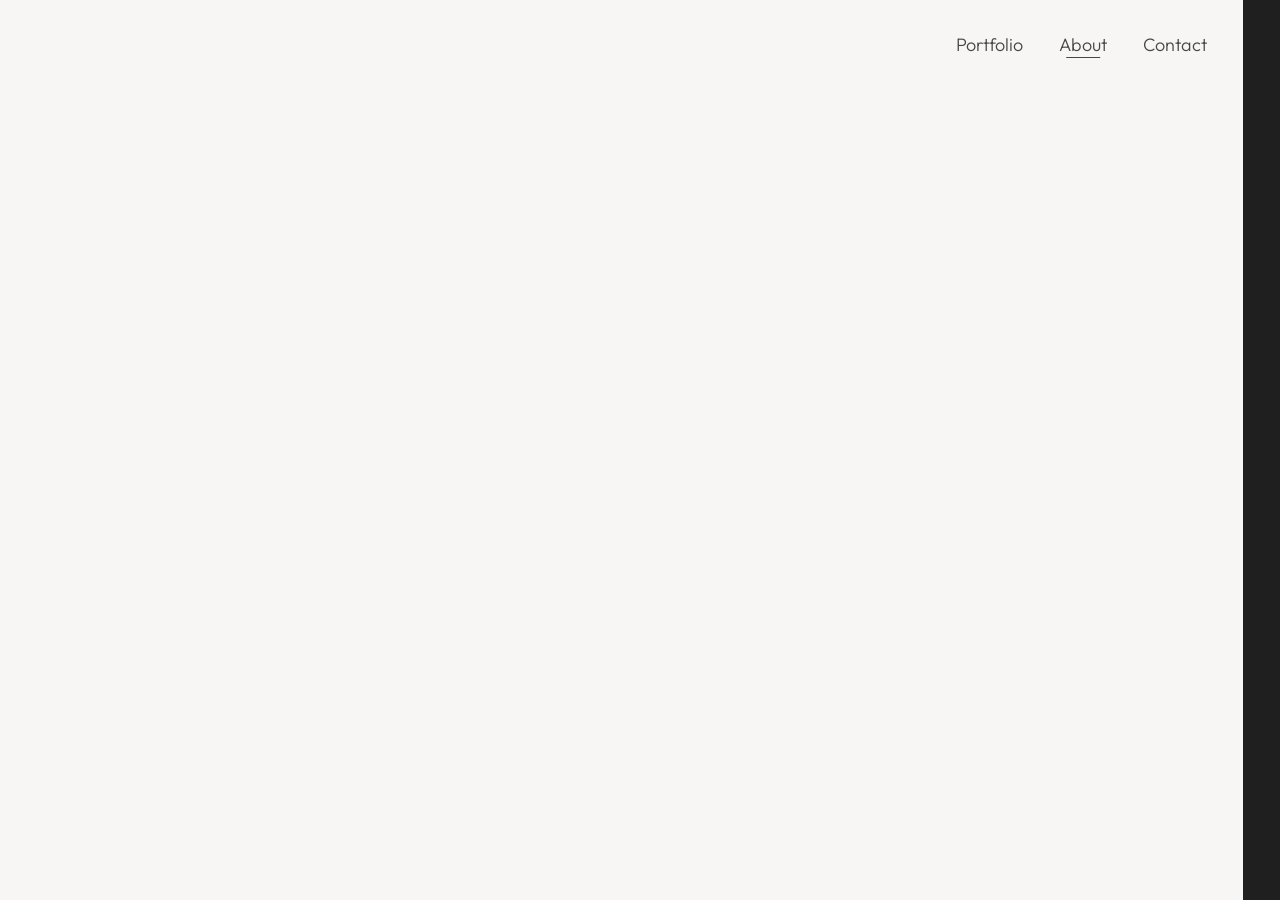
==== about.html @ 3fd0a9ee "Update portfolio single landing page layout, cache busting v1.0.1, and subpage styling" ====
<!DOCTYPE html>
<html lang="en">
<head>
  <meta charset="UTF-8">
  <meta name="viewport" content="width=device-width, initial-scale=1.0">
  <meta name="description" content="Pedro Lemos — About">
  <title>Pedro Lemos — About</title>
  <link rel="preconnect" href="https://fonts.googleapis.com">
  <link rel="preconnect" href="https://fonts.gstatic.com" crossorigin>
  <link href="https://fonts.googleapis.com/css2?family=Outfit:wght@300;400;500&display=swap" rel="stylesheet">
  <link rel="stylesheet" href="style.css?v=1.0.1">
</head>
<body class="page-about">

  <div class="viewport-wrapper" id="viewport-wrapper">
    <div class="landing-canvas" id="landing-canvas">

      <!-- Top Navigation Header -->
      <header class="top-nav" id="top-nav">
        <nav class="nav-links">
          <a href="portfolio.html" class="nav-link">Portfolio</a>
          <a href="about.html" class="nav-link active">About</a>
          <a href="mailto:pedrotlemos@hotmail.com" class="nav-link" id="nav-contact">Contact</a>
        </nav>
      </header>

      <!-- Blank Main Area for Future Layout Design -->
      <main class="main-layout" id="main-layout">
        <!-- Blank content canvas reserved for future design -->
      </main>

      <!-- Right Accent Dark Bar (Maintained) -->
      <aside class="right-accent-bar" id="right-accent-bar"></aside>

    </div>
  </div>

  <script src="main.js"></script>
</body>
</html>
---- style.css ----
/* ============================================================
   DESIGN TOKENS & DESIGN SYSTEM (Figma Reference 1920x1080)
   ============================================================ */
:root {
  --bg-color: #f7f6f4;
  --dark-bar-bg: #1f1f1f;
  --text-main: #474747;

  /* Hierarchy Opacities */
  --text-sub1: rgba(71, 71, 71, 0.38);
  --text-sub2: rgba(71, 71, 71, 0.26);
  --text-sub3: rgba(71, 71, 71, 0.18);
  --text-sub4: rgba(71, 71, 71, 0.12);

  --font-family: 'Outfit', -apple-system, BlinkMacSystemFont, sans-serif;

  /* Relative Figma scaling variables (based on 1920px canvas width) */
  --right-bar-w: clamp(36px, 2.86vw, 55px);
  --nav-top: clamp(20px, 3.7vh, 40px);
  --nav-right-gap: clamp(24px, 2.86vw, 55px);

  /* Exact gaps from Figma annotations */
  --gap-top-portfolio: clamp(140px, 29vh, 314px);
  --gap-portfolio-name: clamp(14px, 1.74vw, 33.39px);
  --gap-photo-name: clamp(32px, 4.61vw, 88.61px);
  --gap-name-skills: clamp(14px, 1.66vw, 31.83px);
}

/* ============================================================
   RESET & BASE
   ============================================================ */
*,
*::before,
*::after {
  margin: 0;
  padding: 0;
  box-sizing: border-box;
}

html,
body {
  width: 100%;
  height: 100%;
  overflow: hidden;
  background-color: var(--bg-color);
  font-family: var(--font-family);
  color: var(--text-main);
  -webkit-font-smoothing: antialiased;
  -moz-osx-font-smoothing: grayscale;
}

.viewport-wrapper {
  width: 100vw;
  height: 100vh;
  overflow: hidden;
  position: relative;
  background-color: var(--bg-color);
}

.landing-canvas {
  width: 100%;
  height: 100%;
  display: grid;
  grid-template-columns: 1fr var(--right-bar-w);
  position: relative;
}

/* Right dark bar — Entrance animation ONLY on initial site load */
.right-accent-bar {
  background-color: var(--dark-bar-bg);
  height: 100%;
  width: 100%;
  z-index: 25;
}

body.initial-load .right-accent-bar {
  transform-origin: top;
  animation: bar-reveal 1s cubic-bezier(0.22, 1, 0.36, 1) 0.05s both;
}

/* ============================================================
   TOP NAVIGATION
   ============================================================ */
.top-nav {
  position: absolute;
  top: var(--nav-top);
  right: calc(var(--right-bar-w) + var(--nav-right-gap));
  z-index: 30;
}

.nav-links {
  display: flex;
  align-items: center;
  gap: clamp(24px, 2.8vw, 48px);
}

/* Header links entrance animation: ONE BY ONE (Staggered) ONLY on initial site load */
body.initial-load .nav-link {
  animation: nav-link-reveal 0.75s cubic-bezier(0.22, 1, 0.36, 1) both;
}

body.initial-load .nav-links a:nth-child(1) { animation-delay: 0.10s; }
body.initial-load .nav-links a:nth-child(2) { animation-delay: 0.22s; }
body.initial-load .nav-links a:nth-child(3) { animation-delay: 0.34s; }

/* ALL links MUST have exact same light weight (300) */
.nav-link {
  position: relative;
  display: inline-flex;
  justify-content: center;
  align-items: center;
  font-weight: 300 !important;
  font-size: clamp(18px, 1.35vw, 26px);
  color: var(--text-main);
  text-decoration: none;
  transition: opacity 0.3s ease;
  padding-bottom: 2px;
}

.nav-link::after {
  content: '';
  position: absolute;
  bottom: 0;
  left: 50%;
  transform: translateX(-50%);
  width: 0%;
  height: 1px;
  background-color: currentColor;
  transition: width 0.35s cubic-bezier(0.25, 1, 0.5, 1);
}

.nav-link:hover,
.nav-link.active {
  opacity: 0.65;
}

.nav-link:hover::after,
.nav-link.active::after {
  width: 70%;
}

/* ============================================================
   MAIN LAYOUT & PORTRAIT (STRICT ASPECT RATIO)
   ============================================================ */
.main-layout {
  position: relative;
  width: 100%;
  height: 100%;
  display: flex;
  align-items: stretch;
  overflow: hidden;
}

/* Photo Column - Preserves strict aspect ratio */
.photo-column {
  height: 100%;
  aspect-ratio: 380 / 920;
  max-width: 35vw;
  position: relative;
  overflow: hidden;
  z-index: 2;
  flex-shrink: 0;
  animation: photo-reveal 1.2s cubic-bezier(0.22, 1, 0.36, 1) 0.15s both;

  /* Linear horizontal mask fading right side */
  mask-image: linear-gradient(to right, #000 75%, transparent 100%);
  -webkit-mask-image: linear-gradient(to right, #000 75%, transparent 100%);
}

.photo-wrapper {
  position: relative;
  width: 100%;
  height: 100%;
  will-change: transform;
}

.photo-img {
  position: absolute;
  top: 0;
  left: 0;
  width: 100%;
  height: 100%;
  object-fit: cover;
  object-position: center left;
  display: block;
  filter: grayscale(100%);
  transition: opacity 0.6s ease, filter 0.6s ease;
}

.photo-default {
  z-index: 1;
  opacity: 1;
}

.photo-hover {
  z-index: 2;
  opacity: 0;
}

.photo-column:hover .photo-hover {
  opacity: 1;
  filter: grayscale(40%);
}

.photo-column:hover .photo-default {
  filter: grayscale(40%);
}

/* ============================================================
   UNIFIED CONTENT GROUP (Portfolio + Pedro Lemos + Skills)
   ============================================================ */
/* All items are grouped together so they NEVER separate */
.content-group {
  position: absolute;
  top: clamp(95px, 21.8vh, 240px);
  left: clamp(260px, 22vw, 340px);
  display: flex;
  flex-direction: column;
  align-items: flex-start;
  z-index: 10;
  pointer-events: auto;
  transform: scale(0.92);
  transform-origin: top left;
}

/* Portfolio label */
.label-portfolio {
  font-weight: 300;
  font-size: clamp(22px, 2.46vw, 47.3px);
  color: var(--text-main);
  letter-spacing: -0.2px;
  margin-left: clamp(6px, 0.75vw, 12px);
  margin-bottom: var(--gap-portfolio-name);
  animation: text-entrance-up 0.85s cubic-bezier(0.22, 1, 0.36, 1) 0.22s both;
}

/* Pedro Lemos Heading */
.hero-name {
  font-weight: 400;
  font-size: clamp(56px, 9.27vw, 178px);
  line-height: 0.82;
  letter-spacing: -0.01em;
  color: var(--text-main);
  white-space: nowrap;
  margin-bottom: var(--gap-name-skills);
  animation: text-entrance-up 0.9s cubic-bezier(0.22, 1, 0.36, 1) 0.32s both;
}

/* Skills Block */
.skills-block {
  align-self: flex-end;
  margin-left: clamp(380px, 42.7vw, 820px);
  display: flex;
  flex-direction: column;
  gap: 2px;
  text-align: left;
  width: clamp(240px, 17.45vw, 335px);
  max-width: 100%;
}

.skill-item {
  font-weight: 300;
  font-size: clamp(22px, 2.46vw, 47.3px);
  line-height: 1.22;
  transition: color 0.3s ease, transform 0.3s ease;
  cursor: default;
  white-space: nowrap;
  animation: skill-cascade 0.65s cubic-bezier(0.22, 1, 0.36, 1) both;
}

.skill-item:not(.skill--primary):hover {
  transform: translateX(4px);
  color: var(--text-main) !important;
}

/* Staggered cascade entrance delays (Top to Bottom) */
.skill--primary { color: var(--text-main); font-weight: 400; animation-delay: 0.45s; }
.skill--sub1    { color: var(--text-sub1); animation-delay: 0.55s; }
.skill--sub2    { color: var(--text-sub2); animation-delay: 0.65s; }
.skill--sub3    { color: var(--text-sub3); animation-delay: 0.75s; }
.skill--sub4    { color: var(--text-sub4); animation-delay: 0.85s; }

/* Top-to-bottom cascade keyframes */
@keyframes skill-cascade {
  from {
    opacity: 0;
    transform: translateY(-14px);
  }
  to {
    opacity: 1;
    transform: translateY(0);
  }
}

@keyframes text-entrance-up {
  from {
    opacity: 0;
    transform: translateY(28px);
  }
  to {
    opacity: 1;
    transform: translateY(0);
  }
}

@keyframes content-page-entrance {
  from {
    opacity: 0;
    transform: translateY(22px);
  }
  to {
    opacity: 1;
    transform: translateY(0);
  }
}

@keyframes bar-reveal {
  from {
    opacity: 0;
    transform: scaleY(0);
  }
  to {
    opacity: 1;
    transform: scaleY(1);
  }
}

@keyframes nav-link-reveal {
  from {
    opacity: 0;
    transform: translateY(-16px);
  }
  to {
    opacity: 1;
    transform: translateY(0);
  }
}

@keyframes photo-reveal {
  from {
    opacity: 0;
    filter: blur(4px) grayscale(100%);
  }
  to {
    opacity: 1;
    filter: blur(0px) grayscale(100%);
  }
}

/* ============================================================
   2K & 4K HIGH-RESOLUTION PROPORTIONAL SCALING (2560px & 3840px)
   ============================================================ */
@media (min-width: 1921px) {
  :root {
    --right-bar-w: 2.86vw;
    --nav-top: 3.7vh;
    --nav-right-gap: 2.86vw;
    --gap-top-portfolio: 29vh;
    --gap-portfolio-name: 1.74vw;
    --gap-photo-name: 4.61vw;
    --gap-name-skills: 1.66vw;
  }

  .nav-link {
    font-size: 1.35vw;
  }

  .photo-column {
    max-width: 35vw;
  }

  .content-group {
    top: 21.8vh;
    left: 22vw;
  }

  .label-portfolio {
    font-size: 2.46vw;
    margin-left: 0.75vw;
  }

  .hero-name {
    font-size: 9.27vw;
  }

  .skills-block {
    margin-left: 42.7vw;
    width: 17.45vw;
  }

  .skill-item {
    font-size: 2.46vw;
  }
}

/* ============================================================
   RESPONSIVE BREAKPOINTS (PRESERVES PROPORTIONS & RATIOS)
   ============================================================ */

@media (max-width: 1024px) {
  .content-group {
    left: calc(28vw + 24px);
    max-width: calc(100vw - 28vw - var(--right-bar-w) - 40px);
  }

  .skills-block {
    align-self: flex-start;
    margin-left: 20px;
  }
}

@media (max-width: 768px) {

  html,
  body {
    overflow-y: auto;
    height: auto;
  }

  .viewport-wrapper {
    height: auto;
    min-height: 100vh;
  }

  .landing-canvas {
    grid-template-columns: 1fr 20px;
    height: auto;
    min-height: 100vh;
  }

  .main-layout {
    flex-direction: column;
    height: auto;
  }

  .photo-column {
    width: 100%;
    max-width: 100%;
    height: 44vh;
    min-height: 300px;
    aspect-ratio: auto;
    mask-image: linear-gradient(to bottom, #000 80%, transparent 100%);
    -webkit-mask-image: linear-gradient(to bottom, #000 80%, transparent 100%);
  }

  .content-group {
    position: relative;
    top: auto;
    left: auto;
    padding: 32px 20px 60px;
    max-width: 100%;
  }

  .skills-block {
    align-self: flex-start;
    margin-left: 0;
  }

  .top-nav {
    top: 16px;
    right: 36px;
  }
}

/* ============================================================
   PORTFOLIO SHOWCASE PAGE (portfolio.html)
   ============================================================ */
.portfolio-main {
  width: 100%;
  height: 100vh;
  overflow-y: auto;
  padding: clamp(100px, 14vh, 140px) clamp(40px, 6vw, 120px) 80px;
  scroll-behavior: smooth;
  animation: content-page-entrance 0.7s cubic-bezier(0.22, 1, 0.36, 1) both;
}

.portfolio-header-block {
  margin-bottom: 48px;
  animation: fade-up 0.8s cubic-bezier(0.22, 1, 0.36, 1) 0.1s both;
}

.back-link {
  display: inline-block;
  font-weight: 300;
  font-size: 16px;
  color: var(--text-main);
  text-decoration: none;
  margin-bottom: 16px;
  opacity: 0.7;
  transition: opacity 0.3s ease, transform 0.3s ease;
}

.back-link:hover {
  opacity: 1;
  transform: translateX(-4px);
}

.portfolio-title {
  font-weight: 400;
  font-size: clamp(36px, 4.5vw, 64px);
  color: var(--text-main);
  line-height: 1.1;
  margin-bottom: 12px;
}

.portfolio-subtitle {
  font-weight: 300;
  font-size: clamp(18px, 1.8vw, 24px);
  color: var(--text-sub1);
  max-width: 600px;
}

.portfolio-grid {
  display: grid;
  grid-template-columns: repeat(auto-fill, minmax(320px, 1fr));
  gap: 36px;
  animation: fade-up 0.8s cubic-bezier(0.22, 1, 0.36, 1) 0.25s both;
}

.project-card {
  background: #ffffff;
  border-radius: 12px;
  border: 1px solid rgba(71, 71, 71, 0.08);
  overflow: hidden;
  transition: transform 0.4s cubic-bezier(0.22, 1, 0.36, 1), box-shadow 0.4s ease;
  box-shadow: 0 4px 20px rgba(0, 0, 0, 0.03);
}

.project-card:hover {
  transform: translateY(-8px);
  box-shadow: 0 16px 32px rgba(0, 0, 0, 0.08);
}

.card-image-wrapper {
  width: 100%;
  height: 220px;
  background-color: #faf9f7;
  display: flex;
  align-items: center;
  justify-content: center;
  overflow: hidden;
  padding: 24px;
  border-bottom: 1px solid rgba(71, 71, 71, 0.06);
}

.card-img {
  max-width: 100%;
  max-height: 100%;
  object-fit: contain;
  transition: transform 0.5s ease;
}

.project-card:hover .card-img {
  transform: scale(1.06);
}

.card-preview-text {
  font-weight: 400;
  font-size: 20px;
  color: var(--text-main);
  line-height: 1.3;
  transition: transform 0.5s ease;
}

.project-card:hover .card-preview-text {
  transform: scale(1.06);
}

.card-info {
  padding: 24px;
}

.card-category {
  display: inline-block;
  font-weight: 300;
  font-size: 13px;
  letter-spacing: 0.08em;
  text-transform: uppercase;
  color: var(--text-sub1);
  margin-bottom: 8px;
}

.card-title {
  font-weight: 400;
  font-size: 20px;
  color: var(--text-main);
  margin-bottom: 8px;
  line-height: 1.3;
}

.card-desc {
  font-weight: 300;
  font-size: 15px;
  color: rgba(71, 71, 71, 0.7);
  line-height: 1.5;
}

/* ============================================================
   ABOUT ME PAGE (about.html)
   ============================================================ */
.about-content-group {
  position: absolute;
  top: clamp(80px, 16vh, 180px);
  left: clamp(260px, 22vw, 340px);
  display: flex;
  flex-direction: column;
  align-items: flex-start;
  z-index: 10;
  pointer-events: auto;
  transform: scale(0.92);
  transform-origin: top left;
  max-width: clamp(400px, 48vw, 850px);
  max-height: calc(100vh - 200px);
  overflow-y: auto;
  padding-right: 20px;
}

.about-bio-block {
  margin-top: 24px;
  display: flex;
  flex-direction: column;
  gap: 20px;
  animation: fade-up 0.8s cubic-bezier(0.22, 1, 0.36, 1) 0.35s both;
}

.bio-tagline {
  font-weight: 400;
  font-size: clamp(20px, 2vw, 30px);
  color: var(--text-main);
  line-height: 1.3;
}

.bio-text {
  font-weight: 300;
  font-size: clamp(16px, 1.4vw, 20px);
  color: rgba(71, 71, 71, 0.85);
  line-height: 1.6;
}

.about-disciplines {
  display: grid;
  grid-template-columns: repeat(2, 1fr);
  gap: 20px;
  margin-top: 12px;
}

.discipline-item {
  background: rgba(255, 255, 255, 0.6);
  padding: 18px 20px;
  border-radius: 8px;
  border: 1px solid rgba(71, 71, 71, 0.08);
}

.discipline-item h3 {
  font-weight: 400;
  font-size: 18px;
  color: var(--text-main);
  margin-bottom: 6px;
}

.discipline-item p {
  font-weight: 300;
  font-size: 14px;
  color: rgba(71, 71, 71, 0.7);
  line-height: 1.4;
}

.about-cta-block {
  margin-top: 12px;
}

.cta-button {
  display: inline-block;
  font-weight: 400;
  font-size: 16px;
  color: #ffffff;
  background-color: var(--text-main);
  padding: 12px 28px;
  border-radius: 30px;
  text-decoration: none;
  transition: background-color 0.3s ease, transform 0.3s ease;
}

.cta-button:hover {
  background-color: #1e1e1e;
  transform: translateY(-2px);
}
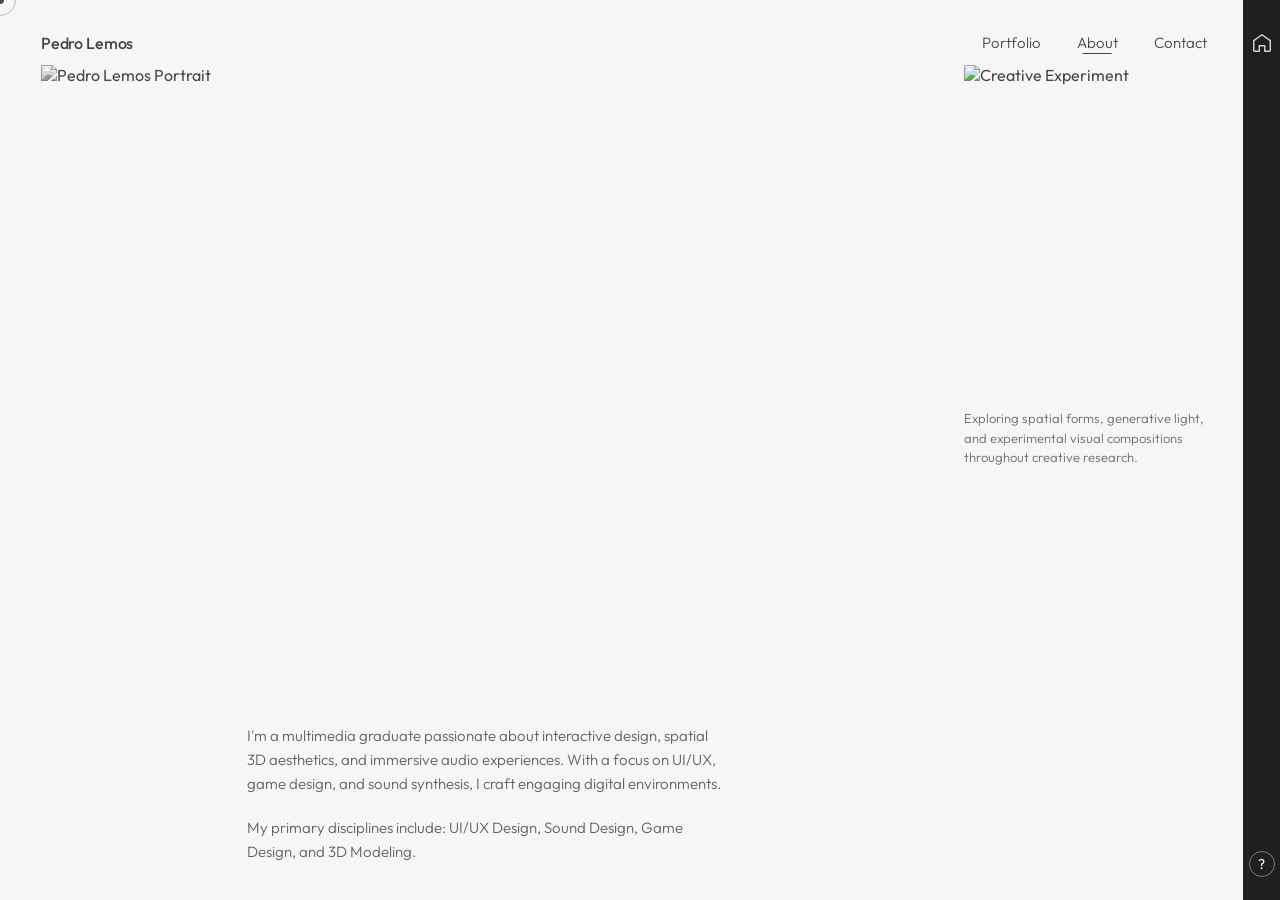
==== commit f5ea3518: "portfolio // about // mouse cursor decor" ====
--- a/about.html
+++ b/about.html
@@ -8,12 +8,15 @@
   <link rel="preconnect" href="https://fonts.googleapis.com">
   <link rel="preconnect" href="https://fonts.gstatic.com" crossorigin>
   <link href="https://fonts.googleapis.com/css2?family=Outfit:wght@300;400;500&display=swap" rel="stylesheet">
-  <link rel="stylesheet" href="style.css?v=1.0.1">
+  <link rel="stylesheet" href="style.css?v=1.5.1">
 </head>
 <body class="page-about">
 
   <div class="viewport-wrapper" id="viewport-wrapper">
     <div class="landing-canvas" id="landing-canvas">
+
+      <!-- Brand Logo / Name on Top Left -->
+      <a href="index.html" class="logo-brand">Pedro Lemos</a>
 
       <!-- Top Navigation Header -->
       <header class="top-nav" id="top-nav">
@@ -24,17 +27,76 @@
         </nav>
       </header>
 
-      <!-- Blank Main Area for Future Layout Design -->
-      <main class="main-layout" id="main-layout">
-        <!-- Blank content canvas reserved for future design -->
+      <!-- About Me Main Layout (3-Column Layout: Photo Left, Bio Center Bottom, Photo 2 Right Top) -->
+      <main class="about-container" id="about-container">
+        
+        <!-- Left Column: Main Portrait Photo -->
+        <div class="about-left-col">
+          <div class="about-photo-wrapper">
+            <img src="assets/photo_about.jpg" alt="Pedro Lemos Portrait" class="about-photo-img" />
+          </div>
+        </div>
+
+        <!-- Center Column: Bio Text (Positioned near bottom) -->
+        <div class="about-center-col">
+          <div class="about-description">
+            <p class="about-bio">
+              I'm a multimedia graduate passionate about interactive design, spatial 3D aesthetics, and immersive audio experiences. With a focus on UI/UX, game design, and sound synthesis, I craft engaging digital environments.
+            </p>
+            <p class="about-skills-list">
+              My primary disciplines include: UI/UX Design, Sound Design, Game Design, and 3D Modeling.
+            </p>
+          </div>
+        </div>
+
+        <!-- Right Column: Secondary Photo & Caption (Positioned directly below Nav Header) -->
+        <div class="about-right-col">
+          <div class="secondary-card">
+            <div class="secondary-photo-wrapper">
+              <img src="assets/photo_about3.jpg" alt="Creative Experiment" class="secondary-photo-img" />
+            </div>
+            <p class="secondary-photo-caption">
+              Exploring spatial forms, generative light, and experimental visual compositions throughout creative research.
+            </p>
+          </div>
+        </div>
+
       </main>
 
       <!-- Right Accent Dark Bar (Maintained) -->
-      <aside class="right-accent-bar" id="right-accent-bar"></aside>
+      <aside class="right-accent-bar" id="right-accent-bar">
+        <a href="index.html" class="home-btn" aria-label="Go to Home Page">
+          <svg width="22" height="22" viewBox="0 0 24 24" fill="none" stroke="currentColor" stroke-width="1.6" stroke-linecap="round" stroke-linejoin="round">
+            <path d="M3 9.5L12 3l9 6.5V20a1 1 0 0 1-1 1h-5v-6h-6v6H4a1 1 0 0 1-1-1V9.5z"/>
+          </svg>
+        </a>
+        <button class="hamburger-btn" id="hamburger-btn" aria-label="Toggle Menu">
+          <span class="hamburger-line"></span>
+          <span class="hamburger-line"></span>
+          <span class="hamburger-line"></span>
+        </button>
+        <button class="info-btn" id="info-btn" aria-label="About this portfolio">?</button>
+      </aside>
 
     </div>
   </div>
 
+  <!-- Info Modal / Popup -->
+  <div class="modal-overlay" id="info-modal">
+    <div class="modal-content">
+      <button class="modal-close" id="modal-close" aria-label="Close modal">&times;</button>
+      <h2 class="modal-title">About this Portfolio</h2>
+      <div class="modal-body">
+        <p><strong>Purpose:</strong> This digital canvas showcases my creative engineering works across UI/UX, 3D modeling, game systems, and audio synthesis.</p>
+        <p><strong>Behind the Scenes:</strong> Developed with pure semantic HTML5, fluid modern vanilla CSS (using clamp coordinates for uncompromised resolution support from 1366x768 up to 4K displays), and vanilla JS. It features momentum parallax displacement, staggered entrance animations, and robust query cache versioning.</p>
+      </div>
+    </div>
+  </div>
+
+  <!-- Custom Minimalist Cursor -->
+  <div class="custom-cursor" id="custom-cursor"></div>
+  <div class="custom-cursor-follower" id="custom-cursor-follower"></div>
+
   <script src="main.js"></script>
 </body>
 </html>
--- a/style.css
+++ b/style.css
@@ -65,17 +65,122 @@
   position: relative;
 }
 
-/* Right dark bar — Entrance animation ONLY on initial site load */
 .right-accent-bar {
   background-color: var(--dark-bar-bg);
   height: 100%;
   width: 100%;
   z-index: 25;
+  position: relative;
+}
+
+.home-btn {
+  position: absolute;
+  top: calc(var(--nav-top) - 6px);
+  left: 50%;
+  transform: translateX(-50%);
+  width: 32px;
+  height: 32px;
+  display: flex;
+  align-items: center;
+  justify-content: center;
+  color: rgba(255, 255, 255, 0.8);
+  text-decoration: none;
+  z-index: 30;
+  outline: none;
+  transition: color 0.3s ease, transform 0.3s ease, opacity 0.3s ease;
+}
+
+.home-btn:hover {
+  color: #ffffff;
+  transform: translateX(-50%) scale(1.1);
+}
+
+body.initial-load .home-btn {
+  animation: info-btn-reveal 0.8s cubic-bezier(0.22, 1, 0.36, 1) 0.15s both;
+}
+
+.hamburger-btn {
+  display: none !important; /* Hidden for now, saved for later */
+  position: absolute;
+  top: calc(var(--nav-top) - 4px);
+  left: 50%;
+  transform: translateX(-50%);
+  flex-direction: column;
+  justify-content: space-between;
+  width: 22px;
+  height: 14px;
+  background: none;
+  border: none;
+  padding: 0;
+  cursor: pointer;
+  z-index: 30;
+  outline: none;
+}
+
+.hamburger-line {
+  width: 100%;
+  height: 2px;
+  background-color: #ffffff;
+  border-radius: 2px;
+  transition: opacity 0.3s ease;
+}
+
+.hamburger-btn:hover .hamburger-line {
+  opacity: 0.7;
+}
+
+.info-btn {
+  position: absolute;
+  bottom: clamp(12px, 1.8vw, 28px);
+  left: 50%;
+  transform: translateX(-50%);
+  width: 26px;
+  height: 26px;
+  border: 1px solid rgba(255, 255, 255, 0.4);
+  border-radius: 50%;
+  background: none;
+  color: #ffffff;
+  font-family: 'Outfit', sans-serif;
+  font-size: 14px;
+  font-weight: 400;
+  display: flex;
+  align-items: center;
+  justify-content: center;
+  cursor: pointer;
+  z-index: 30;
+  outline: none;
+  transition: border-color 0.3s ease, background-color 0.3s ease, transform 0.3s ease;
+}
+
+.info-btn:hover {
+  border-color: #ffffff;
+  background-color: rgba(255, 255, 255, 0.1);
+  transform: translateX(-50%) scale(1.05);
+}
+
+body.initial-load .info-btn {
+  animation: info-btn-reveal 0.8s cubic-bezier(0.22, 1, 0.36, 1) 0.25s both;
+}
+
+@keyframes info-btn-reveal {
+  from {
+    opacity: 0;
+    transform: translateX(-50%) translateY(16px);
+  }
+  to {
+    opacity: 1;
+    transform: translateX(-50%) translateY(0);
+  }
 }
 
 body.initial-load .right-accent-bar {
   transform-origin: top;
   animation: bar-reveal 1s cubic-bezier(0.22, 1, 0.36, 1) 0.05s both;
+}
+
+body.initial-load .hamburger-btn {
+  animation: nav-link-reveal 0.75s cubic-bezier(0.22, 1, 0.36, 1) both;
+  animation-delay: 0.15s;
 }
 
 /* ============================================================
@@ -88,6 +193,28 @@
   z-index: 30;
 }
 
+.logo-brand {
+  position: absolute;
+  top: var(--nav-top);
+  left: clamp(24px, 3.2vw, 55px);
+  z-index: 30;
+  font-weight: 500;
+  font-size: clamp(16px, 1.2vw, 23px);
+  letter-spacing: -0.01em;
+  color: var(--text-main);
+  text-decoration: none;
+  transition: opacity 0.3s ease;
+}
+
+.logo-brand:hover {
+  opacity: 0.65;
+}
+
+body.initial-load .logo-brand {
+  animation: nav-link-reveal 0.75s cubic-bezier(0.22, 1, 0.36, 1) both;
+  animation-delay: 0.05s;
+}
+
 .nav-links {
   display: flex;
   align-items: center;
@@ -110,7 +237,7 @@
   justify-content: center;
   align-items: center;
   font-weight: 300 !important;
-  font-size: clamp(18px, 1.35vw, 26px);
+  font-size: clamp(15px, 1.1vw, 21px);
   color: var(--text-main);
   text-decoration: none;
   transition: opacity 0.3s ease;
@@ -362,7 +489,11 @@
   }
 
   .nav-link {
-    font-size: 1.35vw;
+    font-size: 1.1vw;
+  }
+
+  .logo-brand {
+    font-size: 1.2vw;
   }
 
   .photo-column {
@@ -539,32 +670,22 @@
   align-items: center;
   justify-content: center;
   overflow: hidden;
-  padding: 24px;
   border-bottom: 1px solid rgba(71, 71, 71, 0.06);
 }
 
 .card-img {
-  max-width: 100%;
-  max-height: 100%;
-  object-fit: contain;
-  transition: transform 0.5s ease;
+  width: 100%;
+  height: 100%;
+  object-fit: cover;
+  filter: grayscale(100%);
+  transition: filter 0.5s ease, transform 0.5s ease;
 }
 
 .project-card:hover .card-img {
   transform: scale(1.06);
-}
-
-.card-preview-text {
-  font-weight: 400;
-  font-size: 20px;
-  color: var(--text-main);
-  line-height: 1.3;
-  transition: transform 0.5s ease;
-}
-
-.project-card:hover .card-preview-text {
-  transform: scale(1.06);
-}
+  filter: grayscale(20%);
+}
+
 
 .card-info {
   padding: 24px;
@@ -598,90 +719,296 @@
 /* ============================================================
    ABOUT ME PAGE (about.html)
    ============================================================ */
-.about-content-group {
-  position: absolute;
-  top: clamp(80px, 16vh, 180px);
-  left: clamp(260px, 22vw, 340px);
-  display: flex;
-  flex-direction: column;
+.about-container {
+  width: 100%;
+  height: 100vh;
+  display: grid;
+  grid-template-columns: auto 1fr clamp(243px, 17.2vw, 306px);
+  padding: calc(var(--nav-top) + clamp(26px, 2.5vw, 38px)) var(--right-bar-w) clamp(30px, 4vh, 60px) clamp(24px, 3.2vw, 55px);
+  gap: clamp(26px, 2.8vw, 42px);
+  box-sizing: border-box;
+  align-items: stretch;
+  animation: content-page-entrance 0.7s cubic-bezier(0.22, 1, 0.36, 1) both;
+}
+
+.about-left-col {
+  height: 100%;
+  display: flex;
   align-items: flex-start;
-  z-index: 10;
-  pointer-events: auto;
-  transform: scale(0.92);
-  transform-origin: top left;
-  max-width: clamp(400px, 48vw, 850px);
-  max-height: calc(100vh - 200px);
-  overflow-y: auto;
-  padding-right: 20px;
-}
-
-.about-bio-block {
-  margin-top: 24px;
+  justify-content: flex-start;
+}
+
+.about-photo-wrapper {
+  width: auto;
+  height: 100%;
+  max-height: calc(100vh - var(--nav-top) - clamp(26px, 2.5vw, 38px) - clamp(30px, 4vh, 60px));
+  overflow: hidden;
+  border-radius: 0;
+  box-shadow: none;
+  background: transparent;
+  display: flex;
+  align-items: flex-start;
+  justify-content: flex-start;
+}
+
+.about-photo-img {
+  width: auto;
+  height: 100%;
+  max-height: calc(100vh - var(--nav-top) - clamp(26px, 2.5vw, 38px) - clamp(30px, 4vh, 60px));
+  object-fit: contain;
+  filter: grayscale(100%);
+}
+
+.about-center-col {
+  width: 100%;
+  height: 100%;
+  display: flex;
+  align-items: flex-end;
+  justify-content: flex-start;
+  padding-bottom: 0;
+}
+
+.about-description {
+  max-width: 480px;
   display: flex;
   flex-direction: column;
   gap: 20px;
-  animation: fade-up 0.8s cubic-bezier(0.22, 1, 0.36, 1) 0.35s both;
-}
-
-.bio-tagline {
-  font-weight: 400;
-  font-size: clamp(20px, 2vw, 30px);
-  color: var(--text-main);
-  line-height: 1.3;
-}
-
-.bio-text {
+}
+
+.about-bio,
+.about-skills-list {
   font-weight: 300;
-  font-size: clamp(16px, 1.4vw, 20px);
+  font-size: clamp(15px, 1.15vw, 18px);
   color: rgba(71, 71, 71, 0.85);
   line-height: 1.6;
 }
 
-.about-disciplines {
-  display: grid;
-  grid-template-columns: repeat(2, 1fr);
-  gap: 20px;
-  margin-top: 12px;
-}
-
-.discipline-item {
-  background: rgba(255, 255, 255, 0.6);
-  padding: 18px 20px;
-  border-radius: 8px;
-  border: 1px solid rgba(71, 71, 71, 0.08);
-}
-
-.discipline-item h3 {
+.about-right-col {
+  width: 100%;
+  height: 100%;
+  display: flex;
+  flex-direction: column;
+  align-items: flex-end;
+  justify-content: flex-start;
+}
+
+.secondary-card {
+  width: clamp(243px, 17.2vw, 306px);
+  display: flex;
+  flex-direction: column;
+}
+
+.secondary-photo-wrapper {
+  width: 100%;
+  max-height: calc(100vh - var(--nav-top) - clamp(26px, 2.5vw, 38px) - 140px);
+  aspect-ratio: 3 / 4;
+  overflow: hidden;
+  border-radius: 2px;
+  background: transparent;
+}
+
+.secondary-photo-img {
+  width: 100%;
+  height: 100%;
+  object-fit: cover;
+}
+
+.secondary-photo-caption {
+  font-weight: 300;
+  font-size: clamp(13px, 0.95vw, 15px);
+  color: rgba(71, 71, 71, 0.8);
+  line-height: 1.5;
+  margin-top: clamp(20px, 2vh, 32px);
+}
+
+/* Responsive adjustments for About Page */
+@media (max-width: 1024px) {
+  .about-container {
+    grid-template-columns: 1fr;
+    height: auto;
+    overflow-y: auto;
+    padding-bottom: 80px;
+    gap: 36px;
+    align-items: start;
+  }
+
+  .about-left-col {
+    justify-content: center;
+  }
+
+  .about-photo-wrapper {
+    max-height: 50vh;
+  }
+
+  .about-center-col,
+  .about-right-col {
+    align-items: flex-start;
+  }
+
+  .secondary-card {
+    max-width: 100%;
+  }
+}
+
+/* ============================================================
+   MODAL OVERLAY (INFO / BEHIND THE SCENES)
+   ============================================================ */
+.modal-overlay {
+  position: fixed;
+  top: 0;
+  left: 0;
+  width: 100vw;
+  height: 100vh;
+  background-color: rgba(0, 0, 0, 0.4);
+  backdrop-filter: blur(8px);
+  -webkit-backdrop-filter: blur(8px);
+  z-index: 100;
+  display: flex;
+  align-items: center;
+  justify-content: center;
+  opacity: 0;
+  pointer-events: none;
+  transition: opacity 0.4s cubic-bezier(0.22, 1, 0.36, 1);
+}
+
+.modal-overlay.active {
+  opacity: 1;
+  pointer-events: auto;
+}
+
+.modal-content {
+  background-color: #ffffff;
+  border-radius: 12px;
+  width: 90%;
+  max-width: 485px;
+  padding: 36px;
+  box-shadow: 0 20px 40px rgba(0, 0, 0, 0.15);
+  position: relative;
+  transform: translateY(20px) scale(0.95);
+  transition: transform 0.4s cubic-bezier(0.22, 1, 0.36, 1);
+}
+
+.modal-overlay.active .modal-content {
+  transform: translateY(0) scale(1);
+}
+
+.modal-close {
+  position: absolute;
+  top: 20px;
+  right: 20px;
+  background: none;
+  border: none;
+  font-size: 28px;
+  line-height: 1;
+  color: var(--text-main);
+  opacity: 0.6;
+  cursor: pointer;
+  padding: 4px;
+  transition: opacity 0.2s ease, transform 0.2s ease;
+  outline: none;
+}
+
+.modal-close:hover {
+  opacity: 1;
+  transform: scale(1.1);
+}
+
+.modal-title {
   font-weight: 400;
-  font-size: 18px;
+  font-size: 24px;
   color: var(--text-main);
-  margin-bottom: 6px;
-}
-
-.discipline-item p {
+  margin-bottom: 20px;
+}
+
+.modal-body {
   font-weight: 300;
-  font-size: 14px;
-  color: rgba(71, 71, 71, 0.7);
-  line-height: 1.4;
-}
-
-.about-cta-block {
-  margin-top: 12px;
-}
-
-.cta-button {
-  display: inline-block;
-  font-weight: 400;
-  font-size: 16px;
-  color: #ffffff;
-  background-color: var(--text-main);
-  padding: 12px 28px;
-  border-radius: 30px;
-  text-decoration: none;
-  transition: background-color 0.3s ease, transform 0.3s ease;
-}
-
-.cta-button:hover {
-  background-color: #1e1e1e;
-  transform: translateY(-2px);
+  font-size: 15px;
+  color: rgba(71, 71, 71, 0.85);
+  line-height: 1.6;
+}
+
+.modal-body p {
+  margin-bottom: 16px;
+}
+
+.modal-body p:last-child {
+  margin-bottom: 0;
+}
+
+.modal-body strong {
+  font-weight: 500;
+  color: var(--text-main);
+}
+
+/* ============================================================
+   CUSTOM MINIMALIST CURSOR
+   ============================================================ */
+@media (hover: hover) and (pointer: fine) {
+  body, a, button, input, select, textarea {
+    cursor: none !important;
+  }
+
+  /* Positioning wrapper — only JS touches transform here */
+  .custom-cursor {
+    position: fixed;
+    top: 0;
+    left: 0;
+    pointer-events: none;
+    z-index: 9999;
+    will-change: transform;
+  }
+
+  /* Visual dot — CSS handles scale separately */
+  .custom-cursor::before {
+    content: '';
+    display: block;
+    width: 8px;
+    height: 8px;
+    margin-top: -4px;
+    margin-left: -4px;
+    background-color: var(--text-main);
+    border-radius: 50%;
+    transition: transform 0.18s cubic-bezier(0.22, 1, 0.36, 1), background-color 0.3s ease;
+  }
+
+  .custom-cursor-follower {
+    position: fixed;
+    top: 0;
+    left: 0;
+    pointer-events: none;
+    z-index: 9998;
+    will-change: transform;
+  }
+
+  /* Visual ring — CSS handles size separately */
+  .custom-cursor-follower::before {
+    content: '';
+    display: block;
+    width: 32px;
+    height: 32px;
+    margin-top: -16px;
+    margin-left: -16px;
+    border: 1px solid rgba(26, 26, 26, 0.28);
+    border-radius: 50%;
+    transition: width 0.3s cubic-bezier(0.22, 1, 0.36, 1),
+                height 0.3s cubic-bezier(0.22, 1, 0.36, 1),
+                margin 0.3s cubic-bezier(0.22, 1, 0.36, 1),
+                border-color 0.3s ease,
+                background-color 0.3s ease;
+  }
+
+  /* Interactive Hover State — only targets pseudo-elements, never the wrapper transform */
+  body.cursor-hover .custom-cursor::before {
+    transform: scale(1.6);
+    background-color: #000000;
+  }
+
+  body.cursor-hover .custom-cursor-follower::before {
+    width: 46px;
+    height: 46px;
+    margin-top: -23px;
+    margin-left: -23px;
+    border-color: rgba(26, 26, 26, 0.45);
+    background-color: rgba(26, 26, 26, 0.04);
+  }
 }
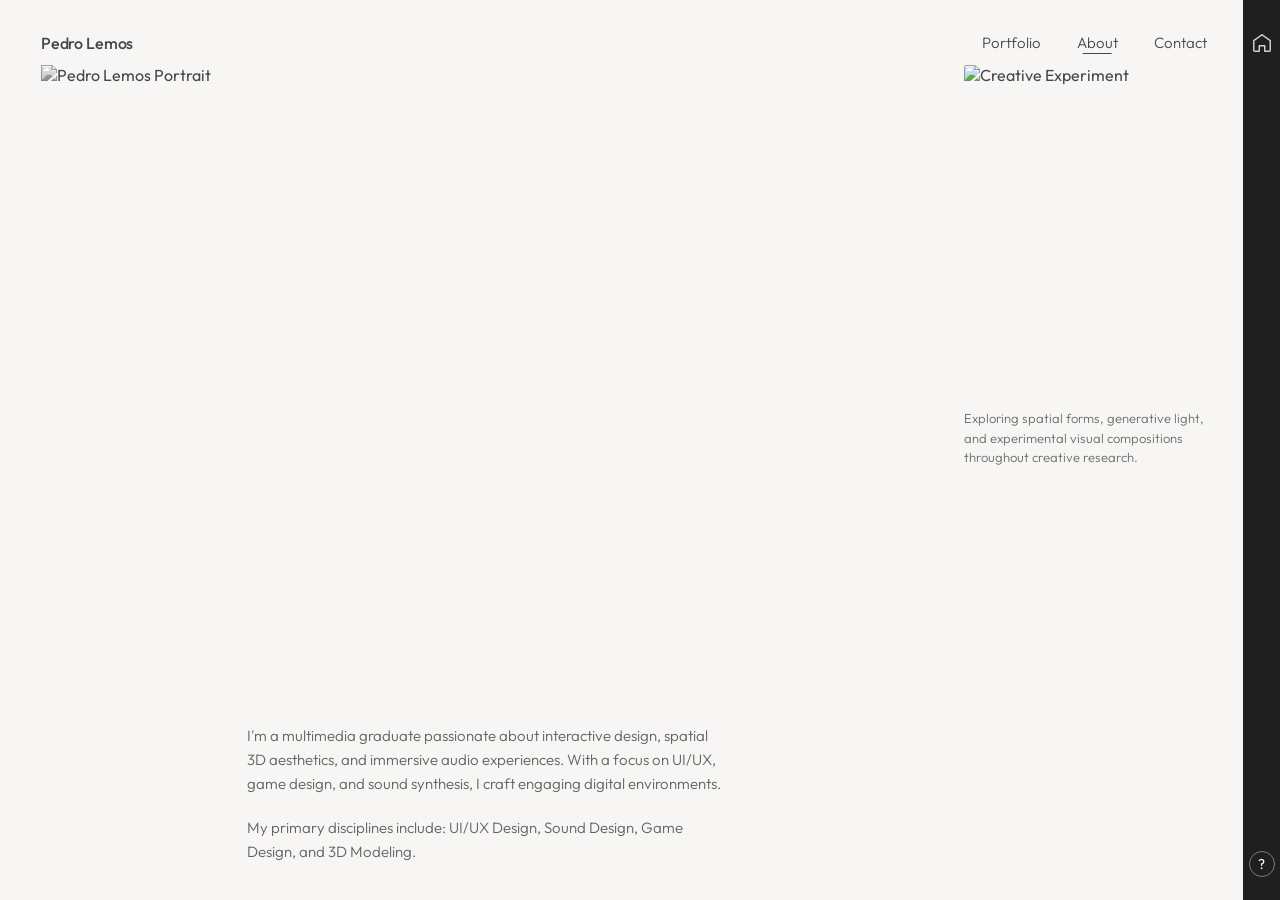
==== commit 50c4084c: "mouse decor removed" ====
--- a/about.html
+++ b/about.html
@@ -8,7 +8,7 @@
   <link rel="preconnect" href="https://fonts.googleapis.com">
   <link rel="preconnect" href="https://fonts.gstatic.com" crossorigin>
   <link href="https://fonts.googleapis.com/css2?family=Outfit:wght@300;400;500&display=swap" rel="stylesheet">
-  <link rel="stylesheet" href="style.css?v=1.5.1">
+  <link rel="stylesheet" href="style.css?v=1.5.2">
 </head>
 <body class="page-about">
 
@@ -93,10 +93,6 @@
     </div>
   </div>
 
-  <!-- Custom Minimalist Cursor -->
-  <div class="custom-cursor" id="custom-cursor"></div>
-  <div class="custom-cursor-follower" id="custom-cursor-follower"></div>
-
   <script src="main.js"></script>
 </body>
 </html>
--- a/style.css
+++ b/style.css
@@ -938,77 +938,4 @@
 .modal-body strong {
   font-weight: 500;
   color: var(--text-main);
-}
-
-/* ============================================================
-   CUSTOM MINIMALIST CURSOR
-   ============================================================ */
-@media (hover: hover) and (pointer: fine) {
-  body, a, button, input, select, textarea {
-    cursor: none !important;
-  }
-
-  /* Positioning wrapper — only JS touches transform here */
-  .custom-cursor {
-    position: fixed;
-    top: 0;
-    left: 0;
-    pointer-events: none;
-    z-index: 9999;
-    will-change: transform;
-  }
-
-  /* Visual dot — CSS handles scale separately */
-  .custom-cursor::before {
-    content: '';
-    display: block;
-    width: 8px;
-    height: 8px;
-    margin-top: -4px;
-    margin-left: -4px;
-    background-color: var(--text-main);
-    border-radius: 50%;
-    transition: transform 0.18s cubic-bezier(0.22, 1, 0.36, 1), background-color 0.3s ease;
-  }
-
-  .custom-cursor-follower {
-    position: fixed;
-    top: 0;
-    left: 0;
-    pointer-events: none;
-    z-index: 9998;
-    will-change: transform;
-  }
-
-  /* Visual ring — CSS handles size separately */
-  .custom-cursor-follower::before {
-    content: '';
-    display: block;
-    width: 32px;
-    height: 32px;
-    margin-top: -16px;
-    margin-left: -16px;
-    border: 1px solid rgba(26, 26, 26, 0.28);
-    border-radius: 50%;
-    transition: width 0.3s cubic-bezier(0.22, 1, 0.36, 1),
-                height 0.3s cubic-bezier(0.22, 1, 0.36, 1),
-                margin 0.3s cubic-bezier(0.22, 1, 0.36, 1),
-                border-color 0.3s ease,
-                background-color 0.3s ease;
-  }
-
-  /* Interactive Hover State — only targets pseudo-elements, never the wrapper transform */
-  body.cursor-hover .custom-cursor::before {
-    transform: scale(1.6);
-    background-color: #000000;
-  }
-
-  body.cursor-hover .custom-cursor-follower::before {
-    width: 46px;
-    height: 46px;
-    margin-top: -23px;
-    margin-left: -23px;
-    border-color: rgba(26, 26, 26, 0.45);
-    background-color: rgba(26, 26, 26, 0.04);
-  }
 }
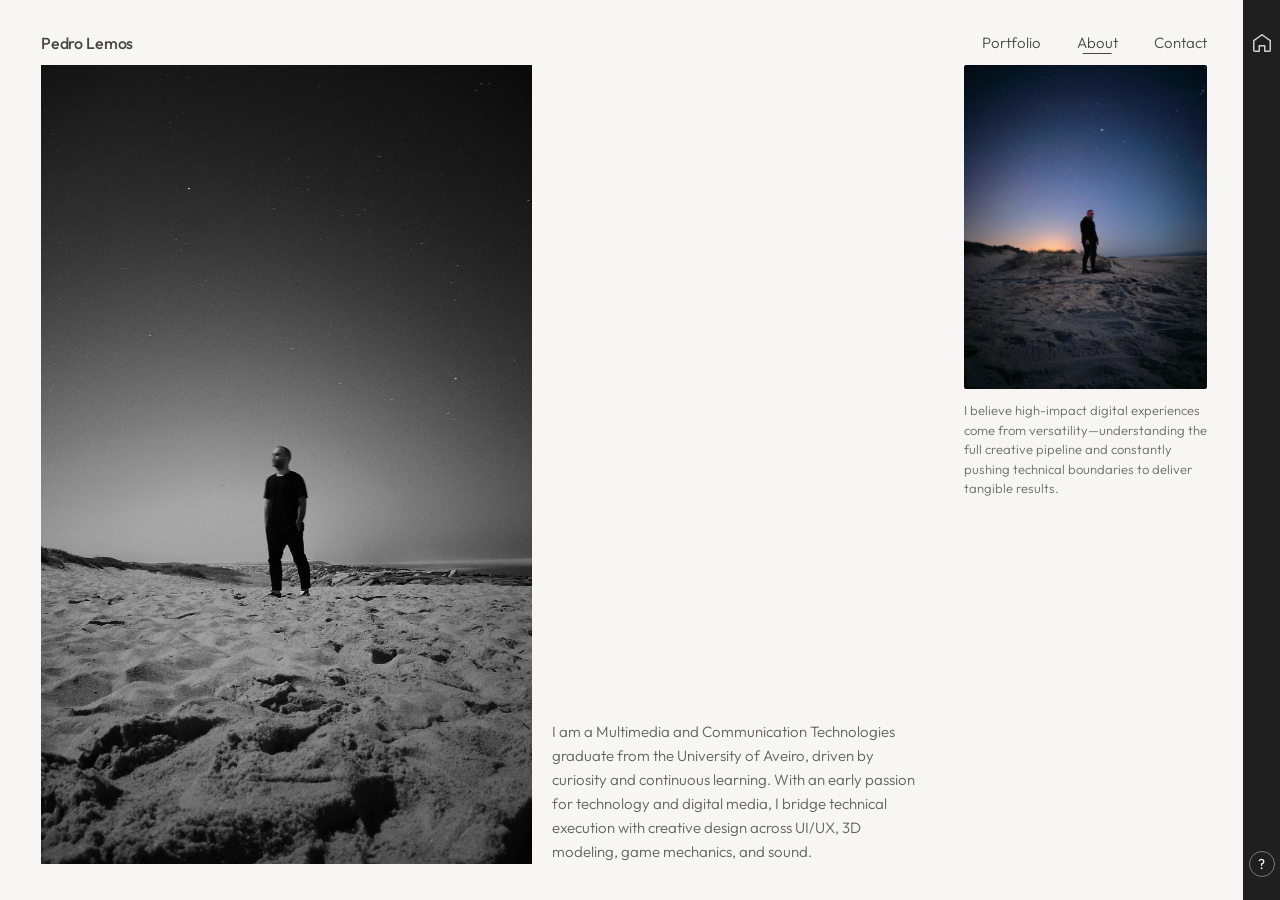
==== commit b3b9d0e0: "Update portfolio: UI/UX category, microPolariscope showcase, asset optimizations, and clean code com" ====
--- a/about.html
+++ b/about.html
@@ -1,5 +1,6 @@
 <!DOCTYPE html>
 <html lang="en">
+
 <head>
   <meta charset="UTF-8">
   <meta name="viewport" content="width=device-width, initial-scale=1.0">
@@ -8,18 +9,19 @@
   <link rel="preconnect" href="https://fonts.googleapis.com">
   <link rel="preconnect" href="https://fonts.gstatic.com" crossorigin>
   <link href="https://fonts.googleapis.com/css2?family=Outfit:wght@300;400;500&display=swap" rel="stylesheet">
-  <link rel="stylesheet" href="style.css?v=1.5.2">
+  <link rel="preload" as="image" href="assets/photo_about.webp" type="image/webp" fetchpriority="high">
+  <link rel="preload" as="image" href="assets/photo_about3.webp" type="image/webp" fetchpriority="high">
+  <link rel="stylesheet" href="style.css?v=1.9.6">
 </head>
+
 <body class="page-about">
 
   <div class="viewport-wrapper" id="viewport-wrapper">
     <div class="landing-canvas" id="landing-canvas">
 
-      <!-- Brand Logo / Name on Top Left -->
-      <a href="index.html" class="logo-brand">Pedro Lemos</a>
+            <a href="index.html" class="logo-brand">Pedro Lemos</a>
 
-      <!-- Top Navigation Header -->
-      <header class="top-nav" id="top-nav">
+            <header class="top-nav" id="top-nav">
         <nav class="nav-links">
           <a href="portfolio.html" class="nav-link">Portfolio</a>
           <a href="about.html" class="nav-link active">About</a>
@@ -27,47 +29,50 @@
         </nav>
       </header>
 
-      <!-- About Me Main Layout (3-Column Layout: Photo Left, Bio Center Bottom, Photo 2 Right Top) -->
-      <main class="about-container" id="about-container">
-        
-        <!-- Left Column: Main Portrait Photo -->
-        <div class="about-left-col">
+            <main class="about-container" id="about-container">
+
+                <div class="about-left-col">
           <div class="about-photo-wrapper">
-            <img src="assets/photo_about.jpg" alt="Pedro Lemos Portrait" class="about-photo-img" />
+            <picture>
+              <source srcset="assets/photo_about.webp" type="image/webp">
+              <img src="assets/photo_about.jpg" alt="Pedro Lemos Portrait" class="about-photo-img" loading="eager"
+                fetchpriority="high" decoding="async" />
+            </picture>
           </div>
         </div>
 
-        <!-- Center Column: Bio Text (Positioned near bottom) -->
-        <div class="about-center-col">
+                <div class="about-center-col">
           <div class="about-description">
-            <p class="about-bio">
-              I'm a multimedia graduate passionate about interactive design, spatial 3D aesthetics, and immersive audio experiences. With a focus on UI/UX, game design, and sound synthesis, I craft engaging digital environments.
-            </p>
-            <p class="about-skills-list">
-              My primary disciplines include: UI/UX Design, Sound Design, Game Design, and 3D Modeling.
-            </p>
+            <p class="about-bio">I am a Multimedia and Communication Technologies graduate from the University of
+              Aveiro, driven by curiosity and continuous learning. With an early passion for technology and digital
+              media, I bridge technical execution with creative design across UI/UX, 3D modeling, game mechanics, and
+              sound.</p>
           </div>
         </div>
 
-        <!-- Right Column: Secondary Photo & Caption (Positioned directly below Nav Header) -->
-        <div class="about-right-col">
+                <div class="about-right-col">
           <div class="secondary-card">
             <div class="secondary-photo-wrapper">
-              <img src="assets/photo_about3.jpg" alt="Creative Experiment" class="secondary-photo-img" />
+              <picture>
+                <source srcset="assets/photo_about3.webp" type="image/webp">
+                <img src="assets/photo_about3.jpg" alt="Creative Experiment" class="secondary-photo-img" loading="eager"
+                  fetchpriority="high" decoding="async" />
+              </picture>
             </div>
             <p class="secondary-photo-caption">
-              Exploring spatial forms, generative light, and experimental visual compositions throughout creative research.
+              I believe high-impact digital experiences come from versatility—understanding the full creative
+              pipeline and constantly pushing technical boundaries to deliver tangible results.
             </p>
           </div>
         </div>
 
       </main>
 
-      <!-- Right Accent Dark Bar (Maintained) -->
-      <aside class="right-accent-bar" id="right-accent-bar">
+            <aside class="right-accent-bar" id="right-accent-bar">
         <a href="index.html" class="home-btn" aria-label="Go to Home Page">
-          <svg width="22" height="22" viewBox="0 0 24 24" fill="none" stroke="currentColor" stroke-width="1.6" stroke-linecap="round" stroke-linejoin="round">
-            <path d="M3 9.5L12 3l9 6.5V20a1 1 0 0 1-1 1h-5v-6h-6v6H4a1 1 0 0 1-1-1V9.5z"/>
+          <svg width="22" height="22" viewBox="0 0 24 24" fill="none" stroke="currentColor" stroke-width="1.6"
+            stroke-linecap="round" stroke-linejoin="round">
+            <path d="M3 9.5L12 3l9 6.5V20a1 1 0 0 1-1 1h-5v-6h-6v6H4a1 1 0 0 1-1-1V9.5z" />
           </svg>
         </a>
         <button class="hamburger-btn" id="hamburger-btn" aria-label="Toggle Menu">
@@ -81,18 +86,20 @@
     </div>
   </div>
 
-  <!-- Info Modal / Popup -->
-  <div class="modal-overlay" id="info-modal">
+    <div class="modal-overlay" id="info-modal">
     <div class="modal-content">
       <button class="modal-close" id="modal-close" aria-label="Close modal">&times;</button>
       <h2 class="modal-title">About this Portfolio</h2>
       <div class="modal-body">
-        <p><strong>Purpose:</strong> This digital canvas showcases my creative engineering works across UI/UX, 3D modeling, game systems, and audio synthesis.</p>
-        <p><strong>Behind the Scenes:</strong> Developed with pure semantic HTML5, fluid modern vanilla CSS (using clamp coordinates for uncompromised resolution support from 1366x768 up to 4K displays), and vanilla JS. It features momentum parallax displacement, staggered entrance animations, and robust query cache versioning.</p>
+        <p>This website serves as an evolving digital canvas and personal archive, a space to document independent
+          projects.</p>
+        <p><strong>Stack & Performance:</strong> Vanilla HTML5 / CSS3 / JavaScript - Optimized WebP & Inline SVG
+          - Priority Fetching</p>
       </div>
     </div>
   </div>
 
   <script src="main.js"></script>
 </body>
-</html>
+
+</html>
--- a/style.css
+++ b/style.css
@@ -1,34 +1,25 @@
-/* ============================================================
-   DESIGN TOKENS & DESIGN SYSTEM (Figma Reference 1920x1080)
-   ============================================================ */
 :root {
   --bg-color: #f7f6f4;
   --dark-bar-bg: #1f1f1f;
   --text-main: #474747;
 
-  /* Hierarchy Opacities */
-  --text-sub1: rgba(71, 71, 71, 0.38);
+    --text-sub1: rgba(71, 71, 71, 0.38);
   --text-sub2: rgba(71, 71, 71, 0.26);
   --text-sub3: rgba(71, 71, 71, 0.18);
   --text-sub4: rgba(71, 71, 71, 0.12);
 
   --font-family: 'Outfit', -apple-system, BlinkMacSystemFont, sans-serif;
 
-  /* Relative Figma scaling variables (based on 1920px canvas width) */
-  --right-bar-w: clamp(36px, 2.86vw, 55px);
+    --right-bar-w: clamp(36px, 2.86vw, 55px);
   --nav-top: clamp(20px, 3.7vh, 40px);
   --nav-right-gap: clamp(24px, 2.86vw, 55px);
 
-  /* Exact gaps from Figma annotations */
-  --gap-top-portfolio: clamp(140px, 29vh, 314px);
+    --gap-top-portfolio: clamp(140px, 29vh, 314px);
   --gap-portfolio-name: clamp(14px, 1.74vw, 33.39px);
   --gap-photo-name: clamp(32px, 4.61vw, 88.61px);
   --gap-name-skills: clamp(14px, 1.66vw, 31.83px);
 }
 
-/* ============================================================
-   RESET & BASE
-   ============================================================ */
 *,
 *::before,
 *::after {
@@ -100,8 +91,7 @@
 }
 
 .hamburger-btn {
-  display: none !important; /* Hidden for now, saved for later */
-  position: absolute;
+  display: none !important;   position: absolute;
   top: calc(var(--nav-top) - 4px);
   left: 50%;
   transform: translateX(-50%);
@@ -183,9 +173,6 @@
   animation-delay: 0.15s;
 }
 
-/* ============================================================
-   TOP NAVIGATION
-   ============================================================ */
 .top-nav {
   position: absolute;
   top: var(--nav-top);
@@ -221,7 +208,6 @@
   gap: clamp(24px, 2.8vw, 48px);
 }
 
-/* Header links entrance animation: ONE BY ONE (Staggered) ONLY on initial site load */
 body.initial-load .nav-link {
   animation: nav-link-reveal 0.75s cubic-bezier(0.22, 1, 0.36, 1) both;
 }
@@ -230,7 +216,6 @@
 body.initial-load .nav-links a:nth-child(2) { animation-delay: 0.22s; }
 body.initial-load .nav-links a:nth-child(3) { animation-delay: 0.34s; }
 
-/* ALL links MUST have exact same light weight (300) */
 .nav-link {
   position: relative;
   display: inline-flex;
@@ -266,9 +251,6 @@
   width: 70%;
 }
 
-/* ============================================================
-   MAIN LAYOUT & PORTRAIT (STRICT ASPECT RATIO)
-   ============================================================ */
 .main-layout {
   position: relative;
   width: 100%;
@@ -278,7 +260,6 @@
   overflow: hidden;
 }
 
-/* Photo Column - Preserves strict aspect ratio */
 .photo-column {
   height: 100%;
   aspect-ratio: 380 / 920;
@@ -289,8 +270,7 @@
   flex-shrink: 0;
   animation: photo-reveal 1.2s cubic-bezier(0.22, 1, 0.36, 1) 0.15s both;
 
-  /* Linear horizontal mask fading right side */
-  mask-image: linear-gradient(to right, #000 75%, transparent 100%);
+    mask-image: linear-gradient(to right, #000 75%, transparent 100%);
   -webkit-mask-image: linear-gradient(to right, #000 75%, transparent 100%);
 }
 
@@ -333,10 +313,6 @@
   filter: grayscale(40%);
 }
 
-/* ============================================================
-   UNIFIED CONTENT GROUP (Portfolio + Pedro Lemos + Skills)
-   ============================================================ */
-/* All items are grouped together so they NEVER separate */
 .content-group {
   position: absolute;
   top: clamp(95px, 21.8vh, 240px);
@@ -350,7 +326,6 @@
   transform-origin: top left;
 }
 
-/* Portfolio label */
 .label-portfolio {
   font-weight: 300;
   font-size: clamp(22px, 2.46vw, 47.3px);
@@ -361,7 +336,6 @@
   animation: text-entrance-up 0.85s cubic-bezier(0.22, 1, 0.36, 1) 0.22s both;
 }
 
-/* Pedro Lemos Heading */
 .hero-name {
   font-weight: 400;
   font-size: clamp(56px, 9.27vw, 178px);
@@ -373,7 +347,6 @@
   animation: text-entrance-up 0.9s cubic-bezier(0.22, 1, 0.36, 1) 0.32s both;
 }
 
-/* Skills Block */
 .skills-block {
   align-self: flex-end;
   margin-left: clamp(380px, 42.7vw, 820px);
@@ -400,14 +373,12 @@
   color: var(--text-main) !important;
 }
 
-/* Staggered cascade entrance delays (Top to Bottom) */
 .skill--primary { color: var(--text-main); font-weight: 400; animation-delay: 0.45s; }
 .skill--sub1    { color: var(--text-sub1); animation-delay: 0.55s; }
 .skill--sub2    { color: var(--text-sub2); animation-delay: 0.65s; }
 .skill--sub3    { color: var(--text-sub3); animation-delay: 0.75s; }
 .skill--sub4    { color: var(--text-sub4); animation-delay: 0.85s; }
 
-/* Top-to-bottom cascade keyframes */
 @keyframes skill-cascade {
   from {
     opacity: 0;
@@ -441,6 +412,28 @@
   }
 }
 
+@keyframes about-fade-in {
+  from {
+    opacity: 0;
+    filter: blur(4px);
+  }
+  to {
+    opacity: 1;
+    filter: blur(0);
+  }
+}
+
+@keyframes about-fade-up {
+  from {
+    opacity: 0;
+    transform: translateY(24px);
+  }
+  to {
+    opacity: 1;
+    transform: translateY(0);
+  }
+}
+
 @keyframes bar-reveal {
   from {
     opacity: 0;
@@ -474,9 +467,6 @@
   }
 }
 
-/* ============================================================
-   2K & 4K HIGH-RESOLUTION PROPORTIONAL SCALING (2560px & 3840px)
-   ============================================================ */
 @media (min-width: 1921px) {
   :root {
     --right-bar-w: 2.86vw;
@@ -524,9 +514,6 @@
   }
 }
 
-/* ============================================================
-   RESPONSIVE BREAKPOINTS (PRESERVES PROPORTIONS & RATIOS)
-   ============================================================ */
 
 @media (max-width: 1024px) {
   .content-group {
@@ -593,9 +580,6 @@
   }
 }
 
-/* ============================================================
-   PORTFOLIO SHOWCASE PAGE (portfolio.html)
-   ============================================================ */
 .portfolio-main {
   width: 100%;
   height: 100vh;
@@ -653,13 +637,83 @@
   border-radius: 12px;
   border: 1px solid rgba(71, 71, 71, 0.08);
   overflow: hidden;
-  transition: transform 0.4s cubic-bezier(0.22, 1, 0.36, 1), box-shadow 0.4s ease;
+  transition: transform 0.4s cubic-bezier(0.22, 1, 0.36, 1), box-shadow 0.4s ease, border-color 0.4s ease;
   box-shadow: 0 4px 20px rgba(0, 0, 0, 0.03);
-}
-
-.project-card:hover {
+  position: relative;
+  display: flex;
+  flex-direction: column;
+  text-decoration: none;
+  color: inherit;
+}
+
+.project-card--active {
+  cursor: pointer;
+}
+
+.project-card--active:hover {
   transform: translateY(-8px);
-  box-shadow: 0 16px 32px rgba(0, 0, 0, 0.08);
+  box-shadow: 0 16px 36px rgba(0, 0, 0, 0.09);
+  border-color: rgba(71, 71, 71, 0.22);
+}
+
+.project-card--locked {
+  cursor: not-allowed;
+  opacity: 0.82;
+  background: #faf9f7;
+}
+
+.project-card--locked:hover {
+  transform: none;
+  box-shadow: 0 4px 20px rgba(0, 0, 0, 0.03);
+  border-color: rgba(71, 71, 71, 0.08);
+}
+
+.project-card--locked .card-img {
+  filter: grayscale(100%) opacity(45%) contrast(85%);
+  transform: none !important;
+}
+
+.project-card--locked .card-img.card-img--3d {
+  transform: scale(1.6) translate(-4%, 3%) !important;
+  transform-origin: center center;
+}
+
+.locked-overlay {
+  position: absolute;
+  top: 0;
+  left: 0;
+  width: 100%;
+  height: 100%;
+  display: flex;
+  align-items: center;
+  justify-content: center;
+  background: rgba(247, 246, 244, 0.45);
+  backdrop-filter: blur(2px);
+  -webkit-backdrop-filter: blur(2px);
+  z-index: 4;
+}
+
+.lock-pill {
+  display: inline-flex;
+  align-items: center;
+  gap: 7px;
+  background: rgba(255, 255, 255, 0.95);
+  border: 1px solid rgba(71, 71, 71, 0.15);
+  color: var(--text-main);
+  padding: 8px 14px;
+  border-radius: 24px;
+  font-size: 12px;
+  font-weight: 400;
+  letter-spacing: 0.03em;
+  box-shadow: 0 4px 14px rgba(0, 0, 0, 0.06);
+}
+
+.project-card--locked .card-title {
+  color: rgba(71, 71, 71, 0.65);
+}
+
+.project-card--locked .card-desc {
+  color: rgba(71, 71, 71, 0.45);
 }
 
 .card-image-wrapper {
@@ -671,6 +725,7 @@
   justify-content: center;
   overflow: hidden;
   border-bottom: 1px solid rgba(71, 71, 71, 0.06);
+  position: relative;
 }
 
 .card-img {
@@ -681,14 +736,15 @@
   transition: filter 0.5s ease, transform 0.5s ease;
 }
 
-.project-card:hover .card-img {
-  transform: scale(1.06);
-  filter: grayscale(20%);
-}
-
+.project-card--active:hover .card-img {
+  transform: scale(1.05);
+  filter: grayscale(10%);
+}
 
 .card-info {
   padding: 24px;
+  display: flex;
+  flex-direction: column;
 }
 
 .card-category {
@@ -716,9 +772,269 @@
   line-height: 1.5;
 }
 
-/* ============================================================
-   ABOUT ME PAGE (about.html)
-   ============================================================ */
+.cat-minimal-container {
+  width: 100%;
+  height: 100vh;
+  display: grid;
+  grid-template-columns: auto 1fr;
+  padding: calc(var(--nav-top) + clamp(16px, 2vh, 32px)) 0 clamp(20px, 3vh, 40px) clamp(32px, 4.5vw, 80px);
+  gap: clamp(90px, 14vw, 260px);
+  box-sizing: border-box;
+  align-items: center;
+  overflow: hidden;
+  animation: about-fade-in 0.8s cubic-bezier(0.22, 1, 0.36, 1) both;
+}
+
+.cat-left-col {
+  height: 100%;
+  display: flex;
+  flex-direction: column;
+  justify-content: center;
+  flex-shrink: 0;
+  animation: about-fade-in 0.9s cubic-bezier(0.22, 1, 0.36, 1) 0.1s both;
+}
+
+.cat-headline-block {
+  display: flex;
+  flex-direction: column;
+  gap: clamp(6px, 1vh, 10px);
+    transform: translateY(clamp(-65px, -7.2vh, -45px));
+}
+
+.cat-back-arrow {
+  display: inline-flex;
+  align-items: center;
+  gap: 5px;
+  font-size: clamp(15px, 1.1vw, 17px);
+  font-weight: 300;
+  color: var(--text-main);
+  text-decoration: none;
+  opacity: 0.65;
+  transition: opacity 0.3s ease, transform 0.3s ease;
+  width: fit-content;
+}
+
+.cat-back-arrow:hover {
+  opacity: 1;
+  transform: translateX(-5px);
+}
+
+.cat-main-title {
+  font-weight: 400;
+  font-size: clamp(44px, 5.5vw, 84px);
+  color: var(--text-main);
+  line-height: 1.02;
+  letter-spacing: -0.025em;
+  white-space: nowrap;
+}
+
+.cat-right-col {
+  height: 100%;
+  width: 100%;
+  display: flex;
+  align-items: center;
+  justify-content: flex-start;
+  overflow-x: auto;
+  overflow-y: hidden;
+  padding-right: 0;
+  padding-left: 0;
+  padding-top: 20px;
+  padding-bottom: 20px;
+  scroll-behavior: smooth;
+  -webkit-overflow-scrolling: touch;
+  cursor: grab;
+  animation: about-fade-in 0.9s cubic-bezier(0.22, 1, 0.36, 1) 0.1s both;
+
+    scrollbar-width: none;
+  -ms-overflow-style: none;
+}
+
+.cat-right-col::-webkit-scrollbar {
+  display: none;
+  width: 0;
+  height: 0;
+}
+
+.cat-projects-row {
+  display: flex;
+  align-items: center;
+  gap: clamp(36px, 3.8vw, 64px);
+  padding-right: clamp(36px, 3.8vw, 64px);
+}
+
+.cat-project-item {
+  width: clamp(290px, 24vw, 380px);
+  flex-shrink: 0;
+  display: flex;
+  flex-direction: column;
+  background: transparent;
+}
+
+.cat-item-media {
+  width: 100%;
+  aspect-ratio: 1 / 1.04;
+  border-radius: 6px;
+  overflow: hidden;
+  background: #faf9f7;
+  border: 1px solid rgba(71, 71, 71, 0.08);
+  box-shadow: 0 4px 18px rgba(0, 0, 0, 0.03);
+  margin-bottom: clamp(14px, 1.8vh, 20px);
+  position: relative;
+  transition: transform 0.4s cubic-bezier(0.22, 1, 0.36, 1), box-shadow 0.4s ease, border-color 0.4s ease;
+}
+
+.cat-project-item:not(.cat-project-item--locked):hover .cat-item-media {
+  transform: translateY(-6px);
+  box-shadow: 0 14px 30px rgba(0, 0, 0, 0.07);
+  border-color: rgba(71, 71, 71, 0.2);
+}
+
+.cat-item-img {
+  width: 100%;
+  height: 100%;
+  object-fit: cover;
+  display: block;
+  filter: grayscale(100%);
+  transition: filter 0.5s ease, transform 0.5s ease;
+}
+
+.cat-project-item:not(.cat-project-item--locked):hover .cat-item-img {
+  transform: scale(1.04);
+  filter: grayscale(15%);
+}
+
+.cat-item-media--placeholder {
+  background: #ffffff;
+  display: flex;
+  align-items: center;
+  justify-content: center;
+  border: 1.5px dashed rgba(71, 71, 71, 0.16);
+  box-shadow: none;
+}
+
+.cat-lock-pill {
+  display: inline-flex;
+  align-items: center;
+  gap: 8px;
+  background: rgba(247, 246, 244, 0.95);
+  border: 1px solid rgba(71, 71, 71, 0.14);
+  color: var(--text-main);
+  padding: 9px 16px;
+  border-radius: 24px;
+  font-size: 13px;
+  font-weight: 400;
+  letter-spacing: 0.03em;
+  box-shadow: 0 2px 12px rgba(0, 0, 0, 0.04);
+}
+
+.cat-project-item--locked {
+  opacity: 0.78;
+}
+
+.cat-project-item--locked .cat-item-title {
+  color: rgba(71, 71, 71, 0.65);
+}
+
+.cat-project-item--locked .cat-item-desc {
+  color: rgba(71, 71, 71, 0.45);
+}
+
+.cat-item-info {
+  display: flex;
+  flex-direction: column;
+}
+
+.cat-item-title {
+  font-weight: 500;
+  font-size: clamp(18px, 1.45vw, 23px);
+  color: var(--text-main);
+  margin-bottom: 8px;
+  line-height: 1.25;
+}
+
+.cat-item-desc {
+  font-weight: 300;
+  font-size: clamp(13.5px, 0.95vw, 15px);
+  color: rgba(71, 71, 71, 0.7);
+  line-height: 1.5;
+  margin-bottom: 16px;
+  display: -webkit-box;
+  -webkit-line-clamp: 2;
+  -webkit-box-orient: vertical;
+  overflow: hidden;
+}
+
+.cat-item-action {
+  display: inline-flex;
+  align-items: center;
+  gap: 8px;
+  background: none;
+  border: none;
+  padding: 0;
+  font-family: inherit;
+  font-size: 13.5px;
+  font-weight: 400;
+  letter-spacing: 0.02em;
+  color: var(--text-main);
+  text-decoration: none;
+  cursor: pointer;
+  width: fit-content;
+  outline: none;
+  transition: transform 0.3s ease, color 0.3s ease;
+}
+
+.cat-item-action:hover {
+  color: #000000;
+  transform: translateX(4px);
+}
+
+.cat-item-action--disabled {
+  color: rgba(71, 71, 71, 0.4);
+  cursor: default;
+  font-size: 12px;
+  letter-spacing: 0.04em;
+  text-transform: uppercase;
+}
+
+@media (max-width: 900px) {
+  .cat-minimal-container {
+    grid-template-columns: 1fr;
+    height: auto;
+    min-height: 100vh;
+    overflow-y: auto;
+    gap: 36px;
+    padding-top: calc(var(--nav-top) + 60px);
+    padding-right: var(--right-bar-w);
+    align-items: flex-start;
+  }
+
+  .cat-main-title {
+    white-space: normal;
+  }
+
+  .cat-headline-block {
+    transform: none;
+  }
+
+  .cat-left-col {
+    justify-content: flex-start;
+  }
+
+  .cat-right-col {
+    overflow-x: auto;
+    padding-bottom: 40px;
+    padding-left: 0;
+  }
+
+  .cat-projects-row {
+    gap: 32px;
+  }
+
+  .cat-project-item {
+    width: clamp(260px, 75vw, 340px);
+  }
+}
+
 .about-container {
   width: 100%;
   height: 100vh;
@@ -728,7 +1044,7 @@
   gap: clamp(26px, 2.8vw, 42px);
   box-sizing: border-box;
   align-items: stretch;
-  animation: content-page-entrance 0.7s cubic-bezier(0.22, 1, 0.36, 1) both;
+  animation: about-fade-in 0.8s cubic-bezier(0.22, 1, 0.36, 1) both;
 }
 
 .about-left-col {
@@ -736,6 +1052,7 @@
   display: flex;
   align-items: flex-start;
   justify-content: flex-start;
+  animation: about-fade-in 1s cubic-bezier(0.22, 1, 0.36, 1) 0.1s both;
 }
 
 .about-photo-wrapper {
@@ -766,6 +1083,7 @@
   align-items: flex-end;
   justify-content: flex-start;
   padding-bottom: 0;
+  animation: about-fade-in 1s cubic-bezier(0.22, 1, 0.36, 1) 0.1s both;
 }
 
 .about-description {
@@ -773,6 +1091,7 @@
   display: flex;
   flex-direction: column;
   gap: 20px;
+  margin-left: clamp(-18px, -1.2vw, -8px);
 }
 
 .about-bio,
@@ -790,6 +1109,7 @@
   flex-direction: column;
   align-items: flex-end;
   justify-content: flex-start;
+  animation: about-fade-in 1s cubic-bezier(0.22, 1, 0.36, 1) 0.1s both;
 }
 
 .secondary-card {
@@ -818,10 +1138,9 @@
   font-size: clamp(13px, 0.95vw, 15px);
   color: rgba(71, 71, 71, 0.8);
   line-height: 1.5;
-  margin-top: clamp(20px, 2vh, 32px);
-}
-
-/* Responsive adjustments for About Page */
+  margin-top: clamp(12px, 1.3vh, 18px);
+}
+
 @media (max-width: 1024px) {
   .about-container {
     grid-template-columns: 1fr;
@@ -850,9 +1169,6 @@
   }
 }
 
-/* ============================================================
-   MODAL OVERLAY (INFO / BEHIND THE SCENES)
-   ============================================================ */
 .modal-overlay {
   position: fixed;
   top: 0;
@@ -938,4 +1254,87 @@
 .modal-body strong {
   font-weight: 500;
   color: var(--text-main);
+}
+
+.project-modal-content {
+  max-width: 680px;
+  width: 92%;
+  padding: clamp(24px, 3.2vw, 38px);
+  border-radius: 16px;
+  box-shadow: 0 24px 60px rgba(0, 0, 0, 0.22);
+}
+
+.project-modal-kicker {
+  display: inline-block;
+  font-size: 11.5px;
+  font-weight: 500;
+  letter-spacing: 0.08em;
+  text-transform: uppercase;
+  color: rgba(71, 71, 71, 0.65);
+  margin-bottom: 6px;
+}
+
+.project-modal-title {
+  font-size: clamp(22px, 2.2vw, 30px);
+  font-weight: 400;
+  color: var(--text-main);
+  margin-bottom: 18px;
+  letter-spacing: -0.01em;
+}
+
+.project-modal-video-container {
+  width: 100%;
+  aspect-ratio: 16 / 9;
+  border-radius: 10px;
+  overflow: hidden;
+  background: #000000;
+  margin-bottom: 20px;
+  box-shadow: 0 8px 28px rgba(0, 0, 0, 0.12);
+  border: none;
+}
+
+.project-modal-video {
+  width: 100%;
+  height: 100%;
+  object-fit: cover;
+  display: block;
+}
+
+.project-modal-body {
+  font-size: 14.5px;
+  font-weight: 300;
+  color: rgba(71, 71, 71, 0.85);
+  line-height: 1.6;
+}
+
+.project-modal-body p {
+  margin-bottom: 12px;
+}
+
+.project-modal-actions {
+  margin-top: 22px;
+  display: flex;
+  align-items: center;
+}
+
+.project-modal-btn {
+  display: inline-flex;
+  align-items: center;
+  gap: 8px;
+  background: var(--dark-bar-bg);
+  color: #ffffff;
+  padding: 11px 22px;
+  border-radius: 8px;
+  font-size: 13.5px;
+  font-weight: 400;
+  letter-spacing: 0.02em;
+  text-decoration: none;
+  transition: background-color 0.3s ease, transform 0.3s ease, box-shadow 0.3s ease;
+  box-shadow: 0 4px 14px rgba(0, 0, 0, 0.14);
+}
+
+.project-modal-btn:hover {
+  background: #000000;
+  transform: translateY(-2px);
+  box-shadow: 0 6px 20px rgba(0, 0, 0, 0.22);
 }
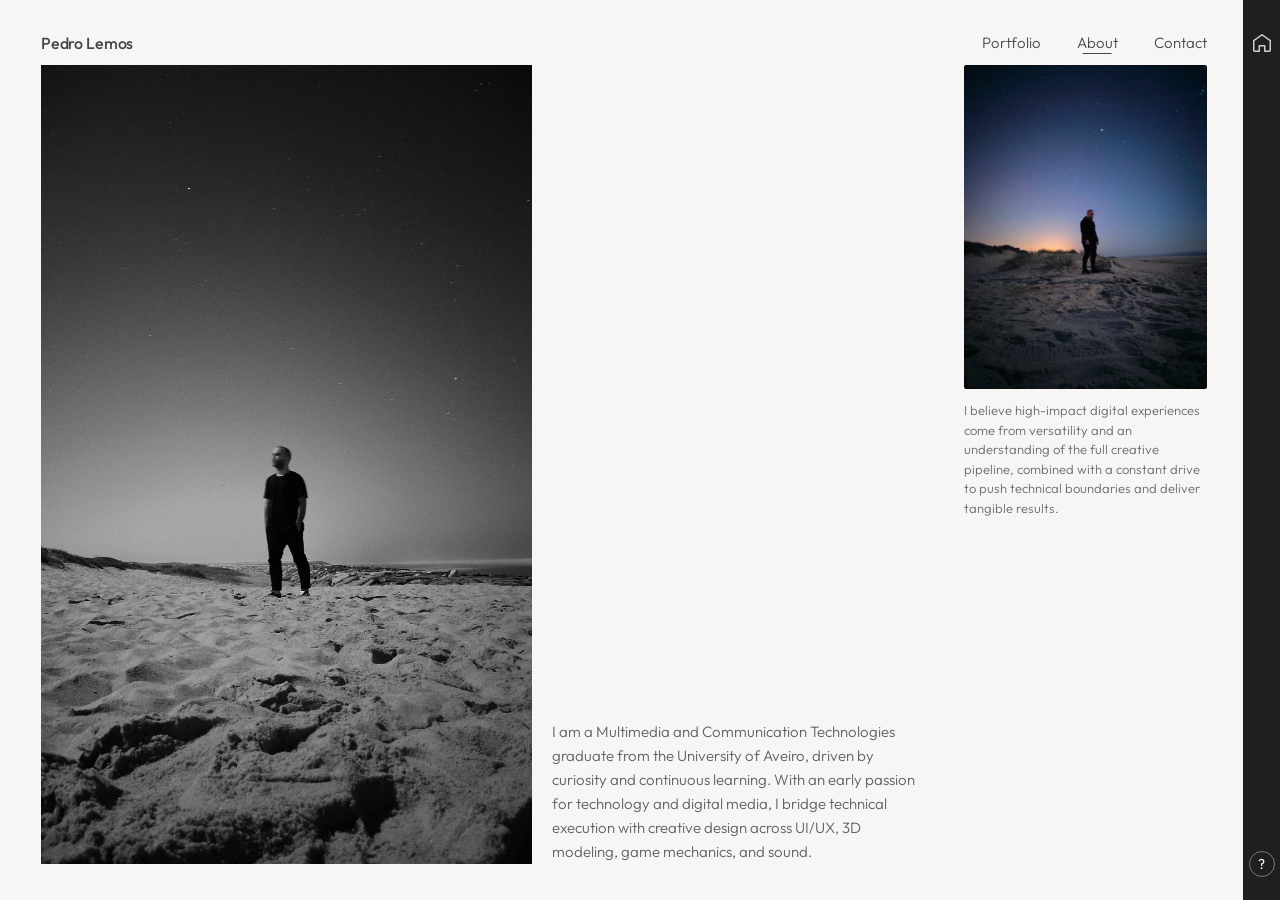
==== commit bbf8cd35: "about text refine" ====
--- a/about.html
+++ b/about.html
@@ -11,7 +11,7 @@
   <link href="https://fonts.googleapis.com/css2?family=Outfit:wght@300;400;500&display=swap" rel="stylesheet">
   <link rel="preload" as="image" href="assets/photo_about.webp" type="image/webp" fetchpriority="high">
   <link rel="preload" as="image" href="assets/photo_about3.webp" type="image/webp" fetchpriority="high">
-  <link rel="stylesheet" href="style.css?v=1.9.6">
+  <link rel="stylesheet" href="style.css?v=2.0.2">
 </head>
 
 <body class="page-about">
@@ -60,8 +60,7 @@
               </picture>
             </div>
             <p class="secondary-photo-caption">
-              I believe high-impact digital experiences come from versatility—understanding the full creative
-              pipeline and constantly pushing technical boundaries to deliver tangible results.
+              I believe high-impact digital experiences come from versatility and an understanding of the full creative pipeline, combined with a constant drive to push technical boundaries and deliver tangible results.
             </p>
           </div>
         </div>
@@ -99,6 +98,19 @@
     </div>
   </div>
 
+  <div class="mobile-block-overlay" id="mobile-block-overlay">
+    <div class="mobile-block-box">
+      <svg class="mobile-block-icon" viewBox="0 0 24 24" fill="none" stroke="currentColor" stroke-width="1.6" stroke-linecap="round" stroke-linejoin="round">
+        <rect x="2" y="3" width="20" height="14" rx="2" ry="2"></rect>
+        <line x1="8" y1="21" x2="16" y2="21"></line>
+        <line x1="12" y1="17" x2="12" y2="21"></line>
+      </svg>
+      <h2 class="mobile-block-title">Desktop Experience Only</h2>
+      <p class="mobile-block-text">This website is not yet optimized for mobile devices. Please visit on a desktop or laptop computer for the intended experience.</p>
+      <span class="mobile-block-tag">Mobile Version In Progress</span>
+    </div>
+  </div>
+
   <script src="main.js"></script>
 </body>
 
--- a/style.css
+++ b/style.css
@@ -322,13 +322,11 @@
   align-items: flex-start;
   z-index: 10;
   pointer-events: auto;
-  transform: scale(0.92);
-  transform-origin: top left;
 }
 
 .label-portfolio {
   font-weight: 300;
-  font-size: clamp(22px, 2.46vw, 47.3px);
+  font-size: clamp(20.2px, 2.26vw, 43.5px);
   color: var(--text-main);
   letter-spacing: -0.2px;
   margin-left: clamp(6px, 0.75vw, 12px);
@@ -338,7 +336,7 @@
 
 .hero-name {
   font-weight: 400;
-  font-size: clamp(56px, 9.27vw, 178px);
+  font-size: clamp(51.5px, 8.53vw, 163.7px);
   line-height: 0.82;
   letter-spacing: -0.01em;
   color: var(--text-main);
@@ -349,19 +347,22 @@
 
 .skills-block {
   align-self: flex-end;
-  margin-left: clamp(380px, 42.7vw, 820px);
+  margin-left: clamp(350px, 39.3vw, 754px);
   display: flex;
   flex-direction: column;
   gap: 2px;
   text-align: left;
-  width: clamp(240px, 17.45vw, 335px);
+  width: clamp(220px, 16.05vw, 308px);
   max-width: 100%;
 }
 
 .skill-item {
   font-weight: 300;
-  font-size: clamp(22px, 2.46vw, 47.3px);
+  font-size: clamp(20.2px, 2.26vw, 43.5px);
   line-height: 1.22;
+  text-rendering: geometricPrecision;
+  -webkit-font-smoothing: antialiased;
+  -moz-osx-font-smoothing: grayscale;
   transition: color 0.3s ease, transform 0.3s ease;
   cursor: default;
   white-space: nowrap;
@@ -778,7 +779,7 @@
   display: grid;
   grid-template-columns: auto 1fr;
   padding: calc(var(--nav-top) + clamp(16px, 2vh, 32px)) 0 clamp(20px, 3vh, 40px) clamp(32px, 4.5vw, 80px);
-  gap: clamp(90px, 14vw, 260px);
+  gap: clamp(48px, 7vw, 130px);
   box-sizing: border-box;
   align-items: center;
   overflow: hidden;
@@ -857,7 +858,7 @@
 
 .cat-projects-row {
   display: flex;
-  align-items: center;
+  align-items: flex-start;
   gap: clamp(36px, 3.8vw, 64px);
   padding-right: clamp(36px, 3.8vw, 64px);
 }
@@ -880,7 +881,14 @@
   box-shadow: 0 4px 18px rgba(0, 0, 0, 0.03);
   margin-bottom: clamp(14px, 1.8vh, 20px);
   position: relative;
+  display: block;
   transition: transform 0.4s cubic-bezier(0.22, 1, 0.36, 1), box-shadow 0.4s ease, border-color 0.4s ease;
+}
+
+.cat-item-media picture {
+  display: block;
+  width: 100%;
+  height: 100%;
 }
 
 .cat-project-item:not(.cat-project-item--locked):hover .cat-item-media {
@@ -960,6 +968,7 @@
   margin-bottom: 16px;
   display: -webkit-box;
   -webkit-line-clamp: 2;
+  line-clamp: 2;
   -webkit-box-orient: vertical;
   overflow: hidden;
 }
@@ -1305,6 +1314,28 @@
   font-weight: 300;
   color: rgba(71, 71, 71, 0.85);
   line-height: 1.6;
+  max-height: clamp(140px, 20vh, 200px);
+  overflow-y: auto;
+  padding-right: 8px;
+  scrollbar-width: thin;
+  scrollbar-color: rgba(71, 71, 71, 0.25) transparent;
+}
+
+.project-modal-body::-webkit-scrollbar {
+  width: 5px;
+}
+
+.project-modal-body::-webkit-scrollbar-track {
+  background: transparent;
+}
+
+.project-modal-body::-webkit-scrollbar-thumb {
+  background: rgba(71, 71, 71, 0.25);
+  border-radius: 4px;
+}
+
+.project-modal-body::-webkit-scrollbar-thumb:hover {
+  background: rgba(71, 71, 71, 0.4);
 }
 
 .project-modal-body p {
@@ -1337,4 +1368,71 @@
   background: #000000;
   transform: translateY(-2px);
   box-shadow: 0 6px 20px rgba(0, 0, 0, 0.22);
+}
+
+.mobile-block-overlay {
+  display: none;
+}
+
+@media (max-width: 768px) {
+  .mobile-block-overlay {
+    display: flex;
+    flex-direction: column;
+    align-items: center;
+    justify-content: center;
+    position: fixed;
+    top: 0;
+    left: 0;
+    width: 100vw;
+    height: 100vh;
+    background-color: var(--bg-color);
+    z-index: 999999;
+    padding: 32px 24px;
+    text-align: center;
+  }
+
+  .mobile-block-box {
+    max-width: 340px;
+    display: flex;
+    flex-direction: column;
+    align-items: center;
+    gap: 16px;
+  }
+
+  .mobile-block-icon {
+    width: 48px;
+    height: 48px;
+    color: var(--text-main);
+    opacity: 0.85;
+    margin-bottom: 8px;
+  }
+
+  .mobile-block-title {
+    font-size: 22px;
+    font-weight: 400;
+    color: var(--text-main);
+    letter-spacing: -0.01em;
+    line-height: 1.25;
+  }
+
+  .mobile-block-text {
+    font-size: 14.5px;
+    font-weight: 300;
+    color: rgba(71, 71, 71, 0.7);
+    line-height: 1.6;
+  }
+
+  .mobile-block-tag {
+    display: inline-flex;
+    align-items: center;
+    gap: 6px;
+    background: rgba(71, 71, 71, 0.06);
+    border: 1px solid rgba(71, 71, 71, 0.12);
+    color: var(--text-main);
+    padding: 6px 14px;
+    border-radius: 20px;
+    font-size: 12px;
+    font-weight: 400;
+    margin-top: 8px;
+  }
 }
